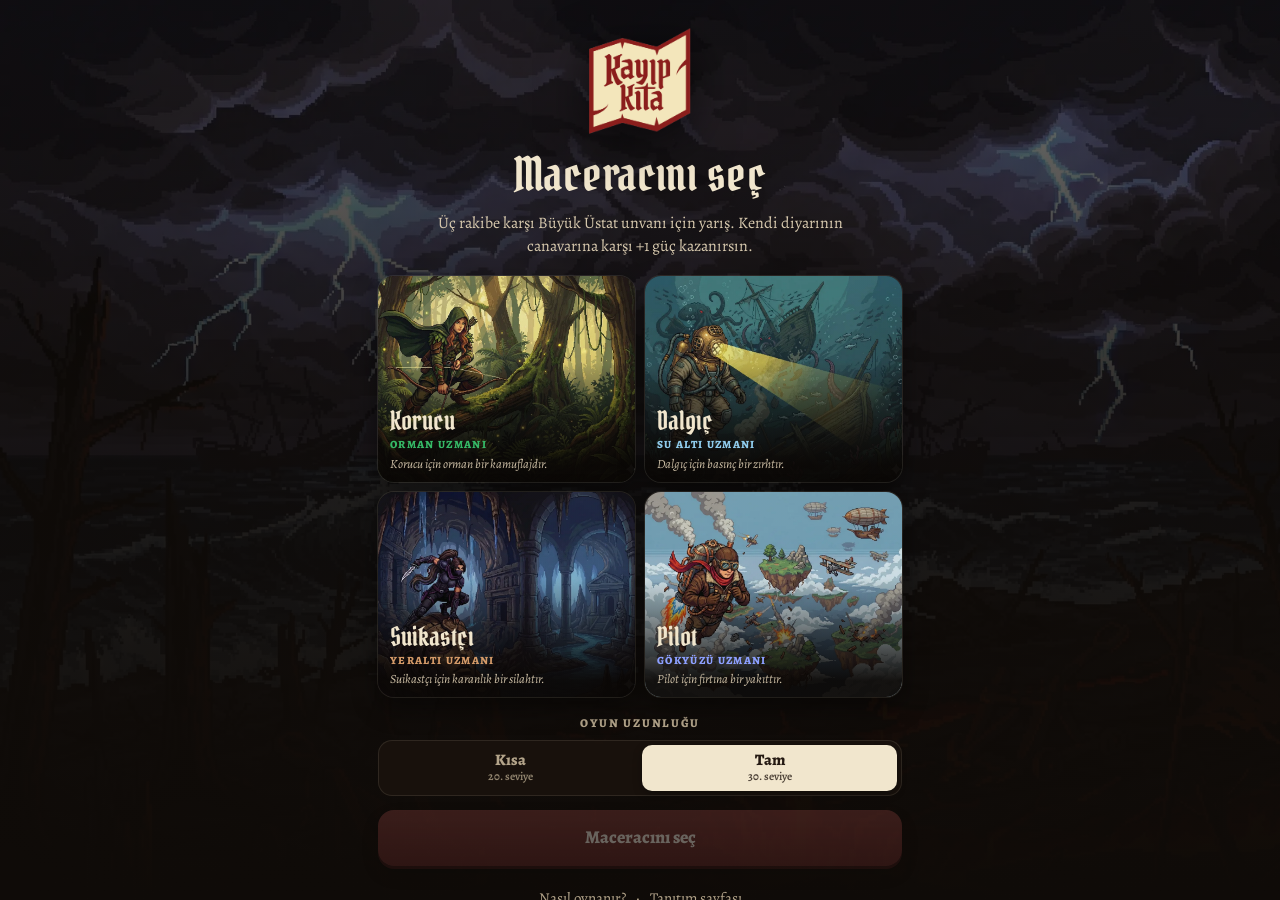
==== oyna/index.html @ 51a222e4 "Siteyi güncelle" ====
<!doctype html>
<html lang="tr">
<head>
  <meta charset="utf-8" />
  <meta name="viewport" content="width=device-width, initial-scale=1, viewport-fit=cover" />
  <title>Kayıp Kıta — Oyna</title>
  <meta name="description" content="Kayıp Kıta'yı tarayıcıda üç rakibe karşı oyna." />
  <meta property="og:title" content="Kayıp Kıta — Tarayıcıda oyna" />
  <meta property="og:description" content="Canavar avı kart oyunu Kayıp Kıta'yı üç rakibe karşı tarayıcıda dene." />
  <meta property="og:image" content="https://muustafakaan-dotcom.github.io/kayip-kita/assets/og.jpg" />
  <meta name="theme-color" content="#0f0b08" />
  <link rel="icon" href="../assets/logo.png" />
  <link rel="preconnect" href="https://fonts.googleapis.com" />
  <link rel="preconnect" href="https://fonts.gstatic.com" crossorigin />
  <link href="https://fonts.googleapis.com/css2?family=Alegreya:ital,wght@0,400;0,500;0,700;0,800;1,400&family=Pirata+One&display=swap" rel="stylesheet" />
  <link rel="stylesheet" href="game.css" />
</head>
<body>
  <svg width="0" height="0" style="position:absolute" aria-hidden="true">
    <defs>
      <symbol id="i-d20" viewBox="0 0 48 48">
        <polygon class="d-face" points="24,2 43,13 43,35 24,46 5,35 5,13" />
        <polygon class="d-inner" points="24,12 37,33 11,33" />
        <path class="d-line" d="M24 2 24 12M43 13 37 33M5 13 11 33M24 46 11 33M24 46 37 33M43 35 37 33M5 35 11 33M43 13 24 12M5 13 24 12" />
      </symbol>
      <symbol id="i-sword" viewBox="0 0 24 24"><path d="M14.5 3H21v6.5L10 20.5 7.5 18 3 22l-1-1 4-4.5L3.5 14Z" /><path d="m13 11 2 2M6 13l5 5" /></symbol>
      <symbol id="i-run" viewBox="0 0 24 24"><path d="M13 4a2 2 0 1 0 4 0 2 2 0 0 0-4 0M7 22l3-6 3 2v5M5 12l3-3 5 1 3 4h4M13 10l-2 5" /></symbol>
      <symbol id="i-menu" viewBox="0 0 24 24"><path d="M4 7h16M4 12h16M4 17h16" /></symbol>
      <symbol id="i-zoom" viewBox="0 0 24 24"><path d="M15 3h6v6M9 21H3v-6M21 3l-7 7M3 21l7-7" /></symbol>
      <symbol id="i-cards" viewBox="0 0 24 24"><rect x="7" y="3" width="12" height="17" rx="2" /><path d="M5 6.5v12A2.5 2.5 0 0 0 7.5 21H15" /></symbol>
      <symbol id="i-skull" viewBox="0 0 24 24"><path d="M12 3C7.6 3 4 6.4 4 10.6c0 2.6 1.4 4.6 3 5.9V20h10v-3.5c1.6-1.3 3-3.3 3-5.9C20 6.4 16.4 3 12 3Z" /><circle cx="9" cy="11" r="1.6" /><circle cx="15" cy="11" r="1.6" /></symbol>
      <symbol id="i-check" viewBox="0 0 24 24"><path d="m5 12 4.5 4.5L19 7" /></symbol>
    </defs>
  </svg>

  <div id="app">
    <!-- ============ START ============ -->
    <section id="start" class="screen start">
      <div class="start-bg" aria-hidden="true"></div>
      <div class="start-in">
        <img class="start-logo" src="../assets/logo.png" alt="Kayıp Kıta" width="132" height="127" />
        <h1>Maceracını seç</h1>
        <p class="lede">Üç rakibe karşı Büyük Üstat unvanı için yarış. Kendi diyarının canavarına karşı +1 güç kazanırsın.</p>
        <div class="heroes" id="pick" role="radiogroup" aria-label="Maceracı"></div>
        <div class="mode">
          <span class="mode-label">Oyun uzunluğu</span>
          <div class="seg" id="target" role="radiogroup">
            <button data-v="20" role="radio" aria-checked="false">Kısa<small>20. seviye</small></button>
            <button data-v="30" role="radio" aria-checked="true" class="on">Tam<small>30. seviye</small></button>
          </div>
        </div>
        <button class="btn btn-primary btn-lg" id="go" disabled>Maceracını seç</button>
        <div class="start-links">
          <button class="linkbtn" id="rulesLink">Nasıl oynanır?</button>
          <span aria-hidden="true">·</span>
          <a class="linkbtn" href="../">Tanıtım sayfası</a>
        </div>
      </div>
    </section>

    <!-- ============ GAME ============ -->
    <section id="game" class="screen game" hidden>
      <div class="arena-bg" id="arenaBg" aria-hidden="true"><i></i><i></i></div>

      <header class="hud">
        <div class="hud-top">
          <button class="hud-btn" id="menuBtn" aria-label="Menü"><svg><use href="#i-menu" /></svg></button>
          <ol class="phase" id="phase" aria-label="Tur aşamaları">
            <li data-p="track">İz sür</li>
            <li data-p="decide">Karar</li>
            <li data-p="duel">Düello</li>
            <li data-p="result">Sonuç</li>
            <li data-p="rest">Dinlen</li>
          </ol>
          <button class="hud-btn hud-speed" id="speedBtn" aria-label="Oyun hızı">1x</button>
        </div>
        <div class="seats" id="seats"></div>
      </header>

      <main class="arena" id="arena">
        <div class="decks" id="decks"></div>
        <div class="stage" id="stage">
          <div class="slot slot-hab" id="slotHab"><span class="slot-ph">Habitat</span></div>
          <div class="slot slot-mon" id="slotMon"><span class="slot-ph">Canavar</span></div>
        </div>
        <div class="duel" id="duel">
          <div class="score score-mon" id="scoreMon">
            <span class="score-lbl">Canavar</span>
            <div class="score-row"><span class="die die-mon" id="dieMon"><svg><use href="#i-d20" /></svg><b></b></span><b class="score-num" id="numMon">–</b></div>
            <em class="score-note" id="noteMon"></em>
          </div>
          <div class="sab-slot" id="sabSlot" aria-label="Sabotaj"></div>
          <div class="score score-adv" id="scoreAdv">
            <div class="played" id="played"></div>
            <span class="score-lbl" id="advLbl">Maceracı</span>
            <div class="score-row"><b class="score-num" id="numAdv">–</b><span class="die die-adv" id="dieAdv"><svg><use href="#i-d20" /></svg><b></b></span></div>
            <em class="score-note" id="noteAdv"></em>
          </div>
        </div>
        <div class="banner" id="banner" hidden></div>
      </main>

      <p class="caption" id="say" aria-live="polite"></p>

      <footer class="dock">
        <div class="dock-row">
          <div class="me" id="me"></div>
          <div class="actions" id="actions"></div>
        </div>
        <div class="hand" id="hand"></div>
      </footer>

      <aside class="log" id="log" aria-label="Oyun günlüğü">
        <h2>Günlük</h2>
        <ol id="logList"></ol>
      </aside>
    </section>
  </div>

  <div class="modal" id="modal" hidden><div class="sheet" id="sheet" role="dialog" aria-modal="true"></div></div>
  <div class="zoom" id="zoom" hidden><img alt="" /><p></p><small>Kapatmak için dokun</small></div>
  <div class="fx" id="fx" aria-hidden="true"></div>

  <script src="../assets/cards.js"></script>
  <script src="game.js"></script>
</body>
</html>
---- oyna/game.css ----
/* ============================================================
   Kayıp Kıta — game UI
   ============================================================ */
:root {
  --night: #0f0b08;
  --night-2: #1a130e;
  --night-3: #261c15;
  --paper: #f1e6cd;
  --paper-2: #e6d6b3;
  --ink: #241912;
  --ink-2: #5a4636;
  --muted: #b3a48a;
  --red: #8f1d1d;
  --red-2: #b0302a;
  --gold: #f0a43a;
  --gold-2: #ffd27a;
  --good: #5fd18a;
  --bad: #ff6b5b;
  --orman: #35b866;
  --su: #8fcbec;
  --yer: #d39a68;
  --gok: #8da0ff;
  --display: 'Pirata One', 'Alegreya', serif;
  --body: 'Alegreya', Georgia, serif;
  --ease: cubic-bezier(0.2, 0.8, 0.2, 1);
  /* Card sizes adapt to the screen height */
  --mon-w: clamp(92px, 16.5vh, 172px);
  --hab-w: calc(var(--mon-w) * 0.8);
  --hand-w: clamp(62px, min(19.5vw, 12.6vh), 116px);
  --deck-w: clamp(26px, 4.4vh, 40px);
}
* { box-sizing: border-box; -webkit-tap-highlight-color: transparent; }
html, body { margin: 0; height: 100%; background: var(--night); color: var(--paper); font: 16px/1.45 var(--body); overflow: hidden; -webkit-font-smoothing: antialiased; touch-action: manipulation; }
button { font: inherit; color: inherit; cursor: pointer; }
button:disabled { cursor: default; }
[hidden] { display: none !important; }
img { display: block; max-width: 100%; -webkit-user-drag: none; user-select: none; -webkit-touch-callout: none; }
svg { width: 1em; height: 1em; fill: none; stroke: currentColor; stroke-width: 2; stroke-linecap: round; stroke-linejoin: round; }
body { background: none; }
#app { height: 100%; position: relative; }
.screen { position: absolute; inset: 0; }

/* ---------- Buttons ---------- */
.btn { position: relative; display: inline-flex; flex-direction: column; align-items: center; justify-content: center; gap: 1px; min-height: 48px; padding: 6px 18px; border: 0; border-radius: 14px; font-weight: 800; font-size: 16px; line-height: 1.1; transition: transform 0.12s, filter 0.15s, opacity 0.2s; }
.btn small { font-weight: 600; font-size: 11.5px; opacity: 0.8; }
.btn:active:not(:disabled) { transform: translateY(1px) scale(0.98); }
.btn:disabled { opacity: 0.38; filter: grayscale(0.5); }
.btn-primary { background: linear-gradient(180deg, #b52f29, var(--red)); color: #fff4e0; box-shadow: 0 3px 0 #4f0f0f, 0 8px 18px rgba(0, 0, 0, 0.35); }
.btn-gold { background: linear-gradient(180deg, var(--gold-2), var(--gold)); color: #2a1a08; box-shadow: 0 3px 0 #8a5a14, 0 8px 18px rgba(0, 0, 0, 0.35); }
.btn-dark { background: linear-gradient(180deg, #3b2e24, #2a2019); color: var(--paper); box-shadow: 0 3px 0 #120d0a, 0 8px 18px rgba(0, 0, 0, 0.3); border: 1px solid rgba(241, 230, 205, 0.12); }
.btn-ghost { background: transparent; color: var(--ink); border: 2px solid var(--ink); }
.btn-lg { min-height: 56px; font-size: 18px; border-radius: 16px; }
.btn .ic { display: flex; align-items: center; gap: 7px; }
.btn svg { font-size: 18px; }
.linkbtn { background: none; border: 0; color: var(--muted); text-decoration: none; font-size: 15px; padding: 8px 4px; }
.linkbtn:hover { color: var(--paper); }

/* ============================================================
   START
   ============================================================ */
.start { overflow-y: auto; }
.start-bg { position: fixed; inset: 0; background: linear-gradient(180deg, rgba(15, 11, 8, 0.55), rgba(15, 11, 8, 0.92) 55%, var(--night)), url('../assets/hero.webp') center top / cover; }
.start-in { position: relative; max-width: 560px; margin: 0 auto; padding: max(22px, env(safe-area-inset-top)) 18px max(22px, env(safe-area-inset-bottom)); display: flex; flex-direction: column; gap: 14px; text-align: center; min-height: 100%; }
.start-logo { width: 116px; height: auto; margin: 2px auto 0; filter: drop-shadow(0 10px 24px rgba(0, 0, 0, 0.6)); }
.start h1 { font: 400 clamp(34px, 9vw, 46px) / 1 var(--display); margin: 2px 0 0; letter-spacing: 0.01em; }
.lede { margin: 0 auto; max-width: 420px; color: #d7c9ae; font-size: 16px; }
.heroes { display: grid; grid-template-columns: 1fr 1fr; gap: 10px; margin-top: 4px; }
.hero { position: relative; padding: 0; border: 0; border-radius: 16px; overflow: hidden; background: var(--night-2); text-align: left; box-shadow: 0 0 0 1px rgba(241, 230, 205, 0.1), 0 10px 26px rgba(0, 0, 0, 0.45); transition: transform 0.2s var(--ease), box-shadow 0.2s; }
.hero img { width: 100%; aspect-ratio: 5 / 4; object-fit: cover; transition: transform 0.5s var(--ease); }
.hero::after { content: ''; position: absolute; inset: 0; background: linear-gradient(0deg, rgba(10, 7, 5, 0.95) 8%, rgba(10, 7, 5, 0.05) 58%); }
.hero-tx { position: absolute; left: 12px; right: 12px; bottom: 10px; z-index: 1; }
.hero-tx b { display: block; font: 400 26px/1 var(--display); }
.hero-tx small { display: block; font-weight: 800; font-size: 11px; letter-spacing: 0.12em; text-transform: uppercase; color: var(--c); margin-top: 3px; }
.hero-tx em { display: block; font-size: 12.5px; color: #cdbfa6; margin-top: 3px; line-height: 1.25; }
.hero .tick { position: absolute; top: 9px; right: 9px; z-index: 1; width: 28px; height: 28px; border-radius: 50%; display: grid; place-items: center; background: var(--gold); color: var(--ink); font-size: 16px; transform: scale(0); transition: transform 0.25s var(--ease); }
.hero .tick svg { stroke-width: 3; }
.hero[aria-checked='true'] { box-shadow: 0 0 0 3px var(--gold), 0 14px 32px rgba(0, 0, 0, 0.55); transform: translateY(-2px); }
.hero[aria-checked='true'] .tick { transform: scale(1); }
.hero[aria-checked='true'] img { transform: scale(1.05); }
.mode { display: flex; flex-direction: column; gap: 7px; margin-top: 4px; }
.mode-label { font-size: 12px; font-weight: 800; letter-spacing: 0.14em; text-transform: uppercase; color: var(--muted); }
.seg { display: flex; padding: 4px; gap: 4px; background: rgba(26, 19, 14, 0.85); border: 1px solid rgba(241, 230, 205, 0.1); border-radius: 14px; }
.seg button { flex: 1; min-height: 46px; border: 0; border-radius: 10px; background: none; font-weight: 800; font-size: 16px; display: flex; flex-direction: column; align-items: center; justify-content: center; line-height: 1.1; color: var(--muted); }
.seg button small { font-weight: 600; font-size: 11.5px; opacity: 0.8; }
.seg button.on { background: var(--paper); color: var(--ink); box-shadow: 0 3px 10px rgba(0, 0, 0, 0.3); }
.start-links { display: flex; justify-content: center; align-items: center; gap: 6px; color: var(--muted); margin-top: auto; }

/* ============================================================
   GAME LAYOUT
   ============================================================ */
.game { display: grid; grid-template-rows: auto minmax(0, 1fr) auto auto; grid-template-columns: minmax(0, 1fr); max-width: 620px; margin: 0 auto; }
.arena-bg { position: fixed; inset: 0; z-index: -1; background: var(--night); }
.arena-bg i { position: absolute; inset: -4%; background: center / cover no-repeat; opacity: 0; transition: opacity 1s ease; filter: saturate(1.05) brightness(0.55) blur(1px); }
.arena-bg i.on { opacity: 1; }
.arena-bg::after { content: ''; position: absolute; inset: 0; background: radial-gradient(ellipse 80% 60% at 50% 42%, rgba(15, 11, 8, 0.15), rgba(15, 11, 8, 0.86) 75%), linear-gradient(180deg, rgba(15, 11, 8, 0.85), transparent 20%, transparent 62%, rgba(15, 11, 8, 0.97) 82%); }

/* ---------- HUD ---------- */
.hud { padding: max(8px, env(safe-area-inset-top)) 10px 4px; display: flex; flex-direction: column; gap: 7px; }
.hud-top { display: flex; align-items: center; gap: 8px; }
.hud-btn { width: 38px; height: 38px; flex: none; display: grid; place-items: center; border-radius: 12px; border: 1px solid rgba(241, 230, 205, 0.12); background: rgba(26, 19, 14, 0.7); backdrop-filter: blur(6px); font-size: 20px; }
.hud-speed { font: 800 13px var(--body); }
.phase { flex: 1; display: flex; justify-content: center; gap: 2px; list-style: none; margin: 0; padding: 0; min-width: 0; }
.phase li { flex: 1; max-width: 76px; text-align: center; font-size: 11px; font-weight: 700; letter-spacing: 0.04em; color: rgba(241, 230, 205, 0.38); padding: 3px 0 5px; position: relative; white-space: nowrap; transition: color 0.3s; }
.phase li::after { content: ''; position: absolute; left: 12%; right: 12%; bottom: 0; height: 3px; border-radius: 2px; background: rgba(241, 230, 205, 0.14); transition: background 0.3s; }
.phase li.done { color: rgba(241, 230, 205, 0.6); }
.phase li.done::after { background: rgba(240, 164, 58, 0.45); }
.phase li.on { color: var(--gold-2); }
.phase li.on::after { background: var(--gold); box-shadow: 0 0 10px var(--gold); }

/* ---------- Seats (opponents) ---------- */
.seats { display: grid; grid-template-columns: repeat(3, minmax(0, 1fr)); gap: 6px; }
.seat { position: relative; display: flex; align-items: center; gap: 7px; padding: 6px 8px 6px 6px; border-radius: 14px; background: rgba(26, 19, 14, 0.78); border: 1px solid rgba(241, 230, 205, 0.08); backdrop-filter: blur(6px); transition: box-shadow 0.3s, border-color 0.3s, transform 0.3s var(--ease); min-width: 0; }
.seat.active { border-color: rgba(240, 164, 58, 0.8); box-shadow: 0 0 0 1px var(--gold), 0 0 22px rgba(240, 164, 58, 0.35); transform: translateY(1px); }
.seat.wounded .ava img { filter: grayscale(0.8) brightness(0.7); }
.seat-tx { min-width: 0; display: flex; flex-direction: column; gap: 1px; }
.seat-tx b { font: 400 17px/1 var(--display); white-space: nowrap; overflow: hidden; text-overflow: ellipsis; }
.seat-sub { display: flex; align-items: center; gap: 5px; font-size: 11.5px; color: var(--muted); white-space: nowrap; }
.seat-sub svg { font-size: 12px; }
.chip { display: inline-flex; align-items: center; gap: 3px; font-size: 10px; font-weight: 800; letter-spacing: 0.04em; padding: 1px 6px; border-radius: 6px; text-transform: uppercase; }
.chip-bad { background: var(--bad); color: #2a0606; }
.chip-dim { background: rgba(241, 230, 205, 0.14); color: var(--paper); }
.chip-gold { background: var(--gold); color: var(--ink); }
.seat .turn-tag { position: absolute; top: -7px; right: 8px; font-size: 9.5px; font-weight: 800; letter-spacing: 0.1em; text-transform: uppercase; background: var(--gold); color: var(--ink); padding: 1px 6px; border-radius: 6px; opacity: 0; transform: translateY(3px); transition: 0.25s var(--ease); }
.seat.active .turn-tag { opacity: 1; transform: none; }

/* Portrait + level ring */
.ava { position: relative; flex: none; width: 46px; height: 46px; }
.ava img { position: absolute; inset: 5px; width: calc(100% - 10px); height: calc(100% - 10px); border-radius: 50%; object-fit: cover; object-position: 50% 30%; }
.ava svg.ring { position: absolute; inset: 0; width: 100%; height: 100%; transform: rotate(-90deg); }
.ring .bg { stroke: rgba(241, 230, 205, 0.14); stroke-width: 3.5; }
.ring .fg { stroke: var(--c); stroke-width: 3.5; transition: stroke-dashoffset 0.9s var(--ease); filter: drop-shadow(0 0 3px var(--c)); }
.ava .lv { position: absolute; right: -5px; bottom: -4px; min-width: 22px; height: 20px; padding: 0 5px; border-radius: 10px; display: grid; place-items: center; background: var(--paper); color: var(--ink); font: 400 15px/1 var(--display); box-shadow: 0 2px 6px rgba(0, 0, 0, 0.5); }
.ava.big { width: 54px; height: 54px; }
.ava.big .lv { min-width: 26px; height: 22px; font-size: 17px; }

/* ---------- Arena ---------- */
.arena { position: relative; display: grid; grid-template-columns: 0 minmax(0, 1fr) 0; grid-template-rows: minmax(0, 1fr) auto; align-items: center; column-gap: 8px; padding: 4px 10px 0; min-height: 0; }
.decks { display: none; position: absolute; left: 12px; top: 8px; z-index: 2; flex-direction: row; gap: 12px; }
.deck { position: relative; width: var(--deck-w); aspect-ratio: 341 / 511; }
.deck i { position: absolute; inset: 0; border-radius: 4px; background: center / cover; box-shadow: 0 2px 4px rgba(0, 0, 0, 0.6); }
.deck i:nth-child(2) { transform: translate(-1.5px, -1.5px); }
.deck i:nth-child(3) { transform: translate(-3px, -3px); }
.deck span { position: absolute; left: 50%; bottom: -7px; transform: translateX(-50%); font-size: 10px; font-weight: 800; background: rgba(15, 11, 8, 0.9); border-radius: 6px; padding: 0 5px; color: var(--muted); }
.stage { grid-row: 1; grid-column: 2; position: relative; height: 100%; min-height: calc(var(--mon-w) * 1.5 + 24px); display: flex; align-items: center; justify-content: center; }
.slot { position: absolute; aspect-ratio: 341 / 511; border-radius: 10px; display: grid; place-items: center; }
.slot-hab { width: var(--hab-w); transform: translateX(calc(var(--mon-w) * -0.52)) rotate(-7deg); }
.slot-mon { width: var(--mon-w); transform: translateX(calc(var(--mon-w) * 0.3)) rotate(3deg); z-index: 1; }
.slot-ph { position: absolute; inset: 0; border-radius: 10px; border: 1.5px dashed rgba(241, 230, 205, 0.18); display: grid; place-items: center; font-size: 10.5px; font-weight: 800; letter-spacing: 0.14em; text-transform: uppercase; color: rgba(241, 230, 205, 0.32); }
.slot .face { position: absolute; inset: 0; width: 100%; height: 100%; border-radius: 9px; box-shadow: 0 14px 30px rgba(0, 0, 0, 0.6), 0 0 0 1px rgba(0, 0, 0, 0.4); cursor: zoom-in; }
.slot .tags { position: absolute; left: 50%; bottom: -13px; transform: translateX(-50%); display: flex; gap: 4px; z-index: 2; white-space: nowrap; }
.tag { font-size: 11px; font-weight: 800; padding: 2px 8px; border-radius: 999px; box-shadow: 0 4px 10px rgba(0, 0, 0, 0.5); }
.tag-el { background: rgba(15, 11, 8, 0.92); color: var(--c); border: 1px solid var(--c); }
.tag-pow { background: var(--paper); color: var(--ink); }
.tag-home { background: var(--gold); color: var(--ink); }
.flip-in { animation: flipIn 0.5s var(--ease) both; }
@keyframes flipIn { 0% { transform: perspective(600px) rotateY(90deg); filter: brightness(2); } 100% { transform: none; filter: none; } }

/* ---------- Duel ---------- */
.duel { grid-row: 2; grid-column: 1 / -1; display: grid; grid-template-columns: minmax(0, 1fr) auto minmax(0, 1fr); align-items: stretch; gap: 8px; margin: 22px 0 6px; opacity: 0.4; transition: opacity 0.3s; }
.duel.on { opacity: 1; }
.score { position: relative; padding: 7px 10px 8px; border-radius: 14px; background: rgba(20, 15, 11, 0.86); border: 1px solid rgba(241, 230, 205, 0.1); backdrop-filter: blur(6px); transition: border-color 0.3s, box-shadow 0.3s, opacity 0.3s; min-width: 0; }
.score-lbl { display: block; font-size: 10.5px; font-weight: 800; letter-spacing: 0.14em; text-transform: uppercase; color: var(--muted); white-space: nowrap; overflow: hidden; text-overflow: ellipsis; }
.score-adv { text-align: right; }
.score-row { display: flex; align-items: center; gap: 8px; }
.score-adv .score-row { justify-content: flex-end; }
.score-num { font: 400 clamp(32px, 5.4vh, 44px) / 1 var(--display); min-width: 1.2em; }
.score-mon .score-num { color: #ffb4a8; }
.score-note { display: block; font-style: normal; font-size: 11.5px; color: #cdbfa6; min-height: 1.3em; white-space: nowrap; overflow: hidden; text-overflow: ellipsis; }
.score.win { border-color: var(--gold); box-shadow: 0 0 0 1px var(--gold), 0 0 26px rgba(240, 164, 58, 0.4); }
.score.lose { opacity: 0.5; }
.die { position: relative; width: 40px; height: 40px; flex: none; display: grid; place-items: center; }
.die svg { position: absolute; inset: 0; width: 100%; height: 100%; stroke-width: 1.2; }
.die .d-face { fill: var(--paper); stroke: #7a6550; }
.die .d-inner { fill: #fff8e8; stroke: #a08a70; }
.die .d-line { stroke: #b49d80; }
.die-mon .d-face { fill: #e7a59b; stroke: #7a2e25; }
.die-mon .d-inner { fill: #f6c6be; stroke: #9a463b; }
.die-mon .d-line { stroke: #b0574b; }
.die b { position: relative; font: 400 17px/1 var(--display); color: var(--ink); margin-top: 3px; }
.die.idle { opacity: 0.35; }
.die.rolling { animation: tumble 0.5s linear infinite; }
.die.landed { animation: land 0.45s var(--ease); }
@keyframes tumble { 0% { transform: rotate(0) scale(1); } 50% { transform: rotate(200deg) scale(0.86) translateY(-3px); } 100% { transform: rotate(360deg) scale(1); } }
@keyframes land { 0% { transform: scale(1.5); } 60% { transform: scale(0.92); } 100% { transform: scale(1); } }
.sab-slot { width: calc(var(--deck-w) * 1.25); aspect-ratio: 341 / 511; align-self: center; border-radius: 6px; border: 1.5px dashed rgba(241, 230, 205, 0.16); position: relative; }
.sab-slot .face, .sab-slot .back { position: absolute; inset: -1.5px; width: calc(100% + 3px); height: calc(100% + 3px); border-radius: 6px; box-shadow: 0 8px 18px rgba(0, 0, 0, 0.6); }
.sab-slot .face { cursor: zoom-in; }
.sab-slot.armed { border-color: transparent; }
.sab-slot.armed .back { animation: menace 1.6s ease-in-out infinite; }
@keyframes menace { 50% { box-shadow: 0 0 0 2px rgba(255, 107, 91, 0.7), 0 0 18px rgba(255, 107, 91, 0.6); } }
.sab-slot .dud { position: absolute; inset: 0; display: grid; place-items: center; font: 400 15px var(--display); color: #fff; background: rgba(15, 11, 8, 0.7); border-radius: 6px; transform: rotate(-12deg); }

.played { position: absolute; left: 8px; top: -34px; display: flex; gap: 3px; z-index: 2; }
.played img { width: clamp(26px, 4.2vh, 48px); transform: rotate(-4deg); border-radius: 5px; box-shadow: 0 8px 16px rgba(0, 0, 0, 0.55); cursor: zoom-in; }
.played img + img { transform: rotate(5deg) translateY(2px); }
.played img.lost { opacity: 0.35; filter: grayscale(1); }

/* ---------- Banner ---------- */
.banner { position: absolute; left: -10px; right: -10px; top: 46%; z-index: 5; transform: translateY(-50%); display: flex; flex-direction: column; align-items: center; gap: 2px; padding: 16px 12px; text-align: center; pointer-events: none; background: linear-gradient(90deg, transparent, rgba(15, 11, 8, 0.96) 14%, rgba(15, 11, 8, 0.96) 86%, transparent); border-top: 1px solid rgba(240, 164, 58, 0.5); border-bottom: 1px solid rgba(240, 164, 58, 0.5); animation: bannerIn 0.35s var(--ease) both; }
.banner.out { animation: bannerOut 0.3s ease-in both; }
.banner .b-t { font: 400 clamp(30px, 8vw, 46px) / 1 var(--display); letter-spacing: 0.02em; }
.banner .b-s { font-size: 14.5px; color: #d7c9ae; max-width: 420px; }
.banner img.b-card { width: 74px; border-radius: 6px; margin-bottom: 6px; box-shadow: 0 8px 20px #000; }
.banner img.b-ava { width: 54px; height: 54px; border-radius: 50%; object-fit: cover; object-position: 50% 30%; border: 2px solid var(--c); margin-bottom: 4px; }
.banner.win .b-t { color: var(--gold-2); text-shadow: 0 0 24px rgba(240, 164, 58, 0.6); }
.banner.lose .b-t { color: var(--bad); }
.banner.neutral .b-t { color: var(--paper); }
@keyframes bannerIn { from { opacity: 0; transform: translateY(-50%) scaleY(0.4); } }
@keyframes bannerOut { to { opacity: 0; transform: translateY(-50%) scaleY(0.6); } }

/* ---------- Caption ---------- */
.caption { margin: 0 12px; min-height: 42px; padding: 7px 12px; border-radius: 12px; background: rgba(20, 15, 11, 0.82); border: 1px solid rgba(241, 230, 205, 0.08); font-size: 14.5px; line-height: 1.35; text-align: center; text-wrap: balance; }
.caption b { color: var(--gold-2); font-weight: 800; }
.caption .bad { color: var(--bad); font-weight: 800; }
.caption .good { color: var(--good); font-weight: 800; }

/* ---------- Dock ---------- */
.dock { padding: 8px 10px max(8px, env(safe-area-inset-bottom)); }
.dock-row { display: flex; align-items: center; gap: 10px; min-height: 56px; }
.me { display: flex; align-items: center; gap: 9px; min-width: 0; flex: none; }
.me-tx { display: flex; flex-direction: column; min-width: 0; }
.me-tx b { font: 400 20px/1 var(--display); }
.me-tx span { font-size: 11.5px; color: var(--muted); display: flex; gap: 5px; align-items: center; flex-wrap: wrap; }
.me.active .ava .fg { stroke-width: 4.5; }
.actions { flex: 1; display: flex; justify-content: flex-end; gap: 8px; min-width: 0; }
.actions .btn { flex: 1; max-width: 170px; padding: 5px 10px; }
.actions .btn small { white-space: nowrap; font-size: 11px; }
.actions .wait { font-size: 13px; color: var(--muted); text-align: right; }

/* Hand */
.hand { position: relative; height: calc(var(--hand-w) * 1.5 + 26px); margin-top: 4px; }
.hand .card { position: absolute; left: 50%; bottom: 12px; width: var(--hand-w); padding: 0; border: 0; background: none; border-radius: 8px; transform-origin: 50% 140%; transform: translateX(calc(-50% + var(--dx))) translateY(var(--dy)) rotate(var(--rot)); transition: transform 0.28s var(--ease), filter 0.2s, opacity 0.2s; z-index: var(--z); }
.hand .card img { width: 100%; border-radius: 8px; box-shadow: 0 8px 18px rgba(0, 0, 0, 0.55), 0 0 0 1px rgba(0, 0, 0, 0.5); }
.hand.picking .card { cursor: pointer; }
.hand.picking .card.sel { transform: translateX(calc(-50% + var(--dx))) translateY(calc(var(--dy) - 26px)) rotate(calc(var(--rot) * 0.4)); z-index: 20; }
.hand.picking .card.sel img { box-shadow: 0 0 0 3px var(--gold), 0 0 22px rgba(240, 164, 58, 0.55), 0 14px 26px rgba(0, 0, 0, 0.6); }
.hand.picking .card.dim { filter: brightness(0.55) saturate(0.6); }
.hand .card .val { position: absolute; left: 50%; top: -11px; transform: translateX(-50%); min-width: 30px; height: 24px; padding: 0 7px; border-radius: 12px; display: grid; place-items: center; background: var(--gold); color: var(--ink); font: 400 17px/1 var(--display); box-shadow: 0 3px 8px rgba(0, 0, 0, 0.6); }
.hand .card .val.zero { background: #4a3c30; color: #d9c9ab; }
.hand .card .zm { position: absolute; top: 4px; left: 4px; width: 24px; height: 24px; border-radius: 50%; display: grid; place-items: center; background: rgba(15, 11, 8, 0.72); color: #fff4e0; font-size: 12px; opacity: 0.85; }
.hand .card.deal { animation: deal 0.45s var(--ease) both; }
@keyframes deal { from { opacity: 0; transform: translateX(calc(-50% + var(--dx) + 120px)) translateY(40px) rotate(20deg); } }
.hand.inactive .card { filter: brightness(0.82); }

/* ---------- Log ---------- */
.log { display: none; }
.log h2 { font: 400 26px var(--display); margin: 0 0 8px; }
.log ol, .sheet .logl { list-style: none; margin: 0; padding: 0; display: flex; flex-direction: column; gap: 6px; }
.log li, .sheet .logl li { font-size: 13.5px; line-height: 1.35; padding: 6px 8px 6px 12px; border-left: 3px solid var(--c, var(--muted)); background: rgba(241, 230, 205, 0.04); border-radius: 0 8px 8px 0; }
.log li b, .sheet .logl li b { color: var(--gold-2); }
.log li.round, .sheet .logl li.round { border: 0; background: none; padding: 8px 0 2px; font-size: 11px; font-weight: 800; letter-spacing: 0.14em; text-transform: uppercase; color: var(--muted); }

/* ---------- Floating numbers / flying cards ---------- */
.fx { position: fixed; inset: 0; pointer-events: none; z-index: 40; }
.fly { position: fixed; border-radius: 8px; box-shadow: 0 18px 36px rgba(0, 0, 0, 0.6); will-change: transform; }
.delta { position: fixed; font: 400 30px/1 var(--display); text-shadow: 0 2px 10px #000, 0 0 2px #000; animation: rise 1.5s var(--ease) forwards; }
.delta.up { color: var(--good); }
.delta.down { color: var(--bad); }
@keyframes rise { 0% { opacity: 0; transform: translate(-50%, 12px) scale(0.7); } 15% { opacity: 1; transform: translate(-50%, 0) scale(1.15); } 30% { transform: translate(-50%, -4px) scale(1); } 100% { opacity: 0; transform: translate(-50%, -46px); } }

/* ============================================================
   MODAL / SHEETS
   ============================================================ */
.modal { position: fixed; inset: 0; z-index: 30; display: flex; align-items: flex-end; justify-content: center; background: rgba(8, 6, 4, 0.66); backdrop-filter: blur(3px); animation: fade 0.2s ease both; }
@keyframes fade { from { opacity: 0; } }
.sheet { position: relative; width: 100%; max-width: 560px; max-height: 90vh; overflow-y: auto; background: radial-gradient(120% 70% at 50% 0%, #f7eedb, var(--paper) 60%, var(--paper-2)); color: var(--ink); border-radius: 22px 22px 0 0; padding: 22px 18px max(18px, env(safe-area-inset-bottom)); box-shadow: 0 -10px 40px rgba(0, 0, 0, 0.5); animation: up 0.3s var(--ease) both; }
.sheet::before { content: ''; position: absolute; top: 8px; left: 50%; width: 40px; height: 4px; margin-left: -20px; border-radius: 2px; background: rgba(36, 25, 18, 0.18); }
@keyframes up { from { transform: translateY(60px); opacity: 0; } }
.sheet h2 { font: 400 32px/1.05 var(--display); margin: 4px 0 6px; }
.sheet h3 { font: 400 22px var(--display); margin: 14px 0 4px; }
.sheet p { margin: 0 0 8px; color: var(--ink-2); }
.sheet .eyebrow { font-size: 11px; font-weight: 800; letter-spacing: 0.16em; text-transform: uppercase; color: var(--red); margin: 0; }
.sheet .row { display: flex; gap: 8px; margin-top: 16px; }
.sheet .row .btn { flex: 1; }
.sheet .ctx { display: flex; align-items: center; gap: 10px; padding: 10px 12px; border-radius: 12px; background: rgba(36, 25, 18, 0.06); margin: 6px 0 2px; font-size: 14.5px; }
.sheet .ctx img { width: 44px; border-radius: 5px; }
.sheet .ctx b { font-weight: 800; }
.sheet .cards { display: flex; gap: 10px; overflow-x: auto; padding: 16px 2px 8px; scroll-snap-type: x mandatory; }
.sheet .cards > button { position: relative; flex: 0 0 112px; padding: 0; border: 0; background: none; border-radius: 9px; scroll-snap-align: start; transition: transform 0.2s var(--ease); }
.sheet .cards > button img { border-radius: 9px; box-shadow: 0 6px 14px rgba(36, 25, 18, 0.3); }
.sheet .cards > button.sel { transform: translateY(-8px); }
.sheet .cards > button.sel img { box-shadow: 0 0 0 3px var(--red), 0 12px 22px rgba(36, 25, 18, 0.35); }
.sheet .cards .zm { position: absolute; top: 4px; left: 4px; width: 24px; height: 24px; border-radius: 50%; display: grid; place-items: center; background: rgba(15, 11, 8, 0.72); color: #fff4e0; font-size: 12px; }
.sheet .cards .tg { position: absolute; left: 6px; right: 6px; bottom: 6px; font-size: 11px; font-weight: 800; border-radius: 6px; padding: 2px 4px; text-align: center; }
.tg.ok { background: #2f8f55; color: #fff; }
.tg.no { background: #d6c39d; color: #6b5440; }
.sheet .detail { min-height: 48px; padding: 10px 12px; border-radius: 12px; background: #fbf5e6; border: 1px solid rgba(36, 25, 18, 0.1); font-size: 15px; }
.sheet .detail b { font-weight: 800; }
.sheet .big { width: min(56vw, 210px); margin: 8px auto 10px; border-radius: 12px; box-shadow: 0 14px 30px rgba(36, 25, 18, 0.35); }
.sheet .rules li { margin-bottom: 6px; color: var(--ink-2); }
.sheet .rules { padding-left: 18px; margin: 4px 0; }
.sheet .menu { display: flex; flex-direction: column; gap: 8px; margin-top: 10px; }
.sheet .menu .btn { width: 100%; }
.sheet .seg { background: rgba(36, 25, 18, 0.08); border: 0; }
.sheet .seg button { color: var(--ink-2); }
.sheet .seg button.on { background: var(--ink); color: var(--paper); }

/* End */
.end { text-align: center; }
.end .crown { font: 400 15px var(--display); letter-spacing: 0.18em; color: var(--red); }
.end .winner { position: relative; width: 128px; height: 128px; margin: 10px auto 6px; }
.end .winner img { width: 100%; height: 100%; border-radius: 50%; object-fit: cover; object-position: 50% 30%; border: 4px solid var(--gold); box-shadow: 0 0 0 6px rgba(240, 164, 58, 0.25), 0 14px 30px rgba(36, 25, 18, 0.35); }
.stand { list-style: none; margin: 14px 0 0; padding: 0; text-align: left; }
.stand li { display: grid; grid-template-columns: 26px 40px 1fr auto; align-items: center; gap: 10px; padding: 9px 4px; border-bottom: 1px dashed rgba(36, 25, 18, 0.18); }
.stand .pos { font: 400 22px var(--display); color: var(--ink-2); text-align: center; }
.stand img { width: 40px; height: 40px; border-radius: 50%; object-fit: cover; object-position: 50% 30%; border: 2px solid var(--c); }
.stand .nm b { display: block; font: 400 19px/1 var(--display); }
.stand .nm small { color: var(--ink-2); font-size: 12.5px; }
.stand .lvl { font: 400 26px var(--display); }

/* ---------- Zoom ---------- */
.zoom { position: fixed; inset: 0; z-index: 50; display: flex; flex-direction: column; align-items: center; justify-content: center; gap: 12px; padding: 20px; background: rgba(6, 4, 3, 0.9); backdrop-filter: blur(4px); animation: fade 0.15s ease both; }
.zoom img { width: min(88vw, 430px); max-height: 74vh; object-fit: contain; border-radius: 16px; box-shadow: 0 24px 70px #000; animation: pop 0.25s var(--ease) both; }
@keyframes pop { from { transform: scale(0.86); opacity: 0; } }
.zoom p { max-width: 400px; text-align: center; margin: 0; font-size: 16px; }
.zoom small { color: #8f8270; }

/* ============================================================
   WIDE SCREENS: arena + always-visible log
   ============================================================ */
@media (min-width: 980px) {
  :root { --mon-w: clamp(110px, 18vh, 200px); --hand-w: clamp(80px, 11.5vh, 124px); --deck-w: 32px; }
  .game { max-width: 1180px; grid-template-columns: minmax(0, 1fr) 300px; grid-template-rows: auto minmax(0, 1fr) auto auto; column-gap: 18px; padding: 0 18px; }
  .hud, .arena, .caption, .dock { grid-column: 1; }
  .log { display: flex; flex-direction: column; grid-column: 2; grid-row: 1 / -1; margin: 14px 0; padding: 16px; border-radius: 18px; background: rgba(20, 15, 11, 0.82); border: 1px solid rgba(241, 230, 205, 0.08); backdrop-filter: blur(8px); min-height: 0; }
  .log ol { overflow-y: auto; flex: 1; padding-right: 4px; }
  .seats { gap: 10px; }
  .arena { padding-top: 10px; }
  .decks { display: flex; }
  .ava { width: 52px; height: 52px; }
  .modal { align-items: center; }
  .sheet { border-radius: 22px; max-width: 520px; }
  .sheet::before { display: none; }
}
@media (max-width: 440px) {
  .seat { gap: 5px; padding: 5px 6px 5px 4px; }
  .seat .ava { width: 40px; height: 40px; }
  .seat .ava .lv { min-width: 19px; height: 17px; font-size: 13px; right: -4px; }
  .seat-tx b { font-size: 15.5px; }
  .seat-sub { font-size: 11px; gap: 3px; }
  .seat-sub .chip { padding: 0 4px; font-size: 9px; }
}
@media (max-height: 700px) {
  :root { --mon-w: clamp(84px, 14vh, 120px); }
  .hud { gap: 5px; }
  .phase li { font-size: 10px; }
  .ava { width: 40px; height: 40px; }
  .seat-tx b { font-size: 15px; }
  .duel { margin-top: 16px; }
  .score-note { font-size: 10.5px; }
}
@media (prefers-reduced-motion: reduce) {
  *, *::before, *::after { animation-duration: 0.01ms !important; transition-duration: 0.01ms !important; }
}

.sheet .logl li { background: rgba(36, 25, 18, 0.05); color: var(--ink); }
.sheet .logl li b { color: var(--red); }
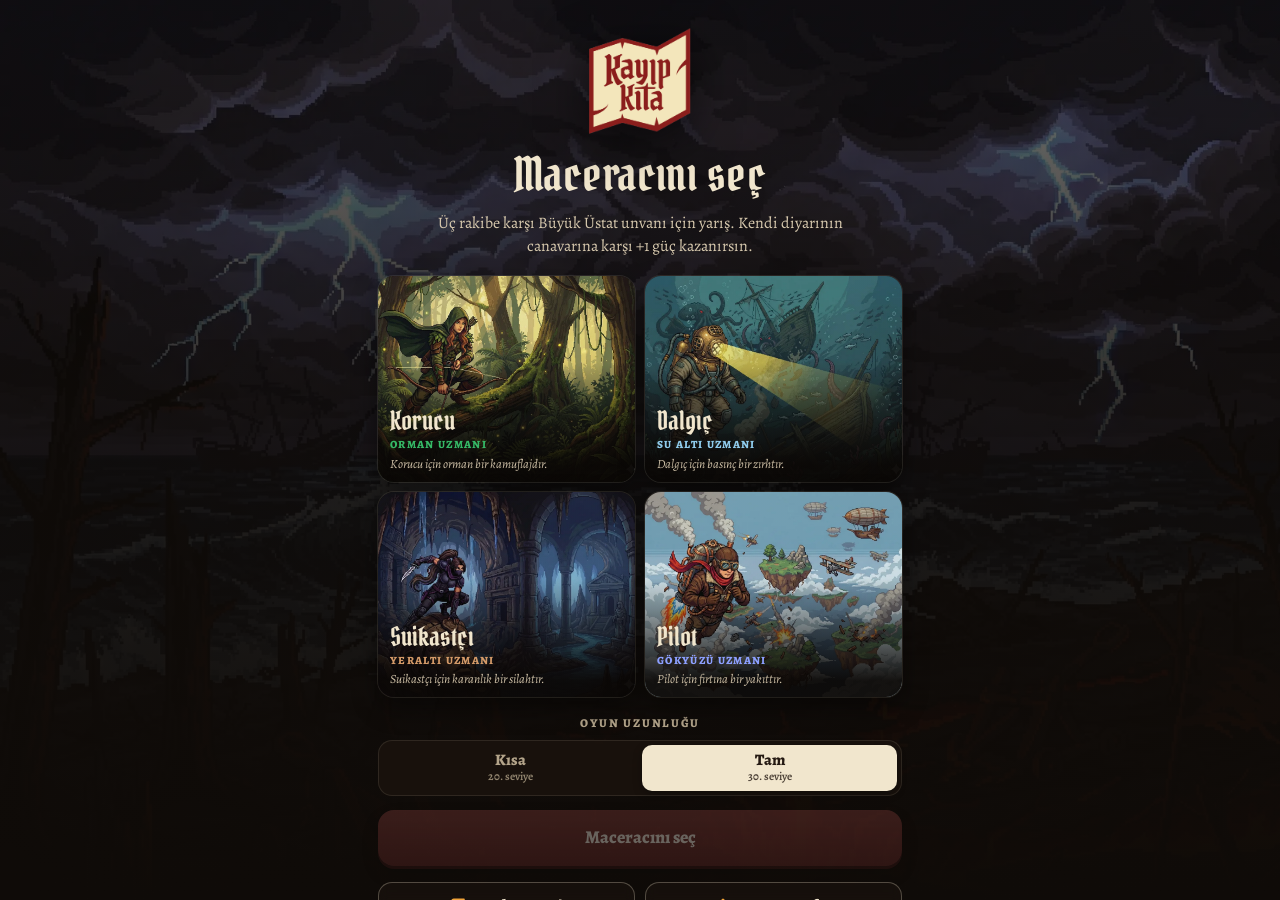
==== commit f20fcc51: "Siteyi güncelle" ====
--- a/oyna/index.html
+++ b/oyna/index.html
@@ -29,6 +29,8 @@
       <symbol id="i-zoom" viewBox="0 0 24 24"><path d="M15 3h6v6M9 21H3v-6M21 3l-7 7M3 21l7-7" /></symbol>
       <symbol id="i-cards" viewBox="0 0 24 24"><rect x="7" y="3" width="12" height="17" rx="2" /><path d="M5 6.5v12A2.5 2.5 0 0 0 7.5 21H15" /></symbol>
       <symbol id="i-skull" viewBox="0 0 24 24"><path d="M12 3C7.6 3 4 6.4 4 10.6c0 2.6 1.4 4.6 3 5.9V20h10v-3.5c1.6-1.3 3-3.3 3-5.9C20 6.4 16.4 3 12 3Z" /><circle cx="9" cy="11" r="1.6" /><circle cx="15" cy="11" r="1.6" /></symbol>
+      <symbol id="i-book" viewBox="0 0 24 24"><path d="M4 5.5A2.5 2.5 0 0 1 6.5 3H20v15H6.5A2.5 2.5 0 0 0 4 20.5v-15ZM4 20.5A2.5 2.5 0 0 0 6.5 23H20v-5" /><path d="M9 8h7M9 12h5" /></symbol>
+      <symbol id="i-home" viewBox="0 0 24 24"><path d="M3 11 12 3l9 8M5 9.5V21h5v-6h4v6h5V9.5" /></symbol>
       <symbol id="i-check" viewBox="0 0 24 24"><path d="m5 12 4.5 4.5L19 7" /></symbol>
     </defs>
   </svg>
@@ -51,9 +53,8 @@
         </div>
         <button class="btn btn-primary btn-lg" id="go" disabled>Maceracını seç</button>
         <div class="start-links">
-          <button class="linkbtn" id="rulesLink">Nasıl oynanır?</button>
-          <span aria-hidden="true">·</span>
-          <a class="linkbtn" href="../">Tanıtım sayfası</a>
+          <button class="btn btn-outline" id="rulesLink"><span class="ic"><svg><use href="#i-book" /></svg>Nasıl oynanır?</span></button>
+          <a class="btn btn-outline" href="../"><span class="ic"><svg><use href="#i-home" /></svg>Tanıtım sayfası</span></a>
         </div>
       </div>
     </section>
--- a/oyna/game.css
+++ b/oyna/game.css
@@ -83,16 +83,25 @@
 .seg button { flex: 1; min-height: 46px; border: 0; border-radius: 10px; background: none; font-weight: 800; font-size: 16px; display: flex; flex-direction: column; align-items: center; justify-content: center; line-height: 1.1; color: var(--muted); }
 .seg button small { font-weight: 600; font-size: 11.5px; opacity: 0.8; }
 .seg button.on { background: var(--paper); color: var(--ink); box-shadow: 0 3px 10px rgba(0, 0, 0, 0.3); }
-.start-links { display: flex; justify-content: center; align-items: center; gap: 6px; color: var(--muted); margin-top: auto; }
+.start-links { display: grid; grid-template-columns: 1fr 1fr; gap: 10px; margin-top: 2px; }
+.btn-outline { background: rgba(26, 19, 14, 0.72); color: var(--paper); border: 1px solid rgba(241, 230, 205, 0.28); backdrop-filter: blur(6px); font-size: 15px; text-decoration: none; transition: border-color 0.2s, background 0.2s, transform 0.12s; }
+.btn-outline:hover { border-color: var(--gold); background: rgba(38, 28, 21, 0.85); }
+.btn-outline svg { color: var(--gold); }
 
 /* ============================================================
    GAME LAYOUT
    ============================================================ */
 .game { display: grid; grid-template-rows: auto minmax(0, 1fr) auto auto; grid-template-columns: minmax(0, 1fr); max-width: 620px; margin: 0 auto; }
-.arena-bg { position: fixed; inset: 0; z-index: -1; background: var(--night); }
-.arena-bg i { position: absolute; inset: -4%; background: center / cover no-repeat; opacity: 0; transition: opacity 1s ease; filter: saturate(1.05) brightness(0.55) blur(1px); }
+/* Background: soft coloured light per realm + film grain (no artwork, easier on the eyes) */
+.arena-bg { position: fixed; inset: 0; z-index: -1; background: radial-gradient(ellipse 70% 45% at 50% 32%, rgba(240, 164, 58, 0.1), transparent 70%), var(--night); }
+.arena-bg i { position: absolute; inset: 0; opacity: 0; transition: opacity 1.2s ease; }
 .arena-bg i.on { opacity: 1; }
-.arena-bg::after { content: ''; position: absolute; inset: 0; background: radial-gradient(ellipse 80% 60% at 50% 42%, rgba(15, 11, 8, 0.15), rgba(15, 11, 8, 0.86) 75%), linear-gradient(180deg, rgba(15, 11, 8, 0.85), transparent 20%, transparent 62%, rgba(15, 11, 8, 0.97) 82%); }
+.arena-bg i[data-el='orman'] { background: radial-gradient(ellipse 75% 48% at 50% 30%, rgba(70, 190, 105, 0.3), transparent 72%), radial-gradient(ellipse 60% 40% at 12% 85%, rgba(150, 200, 80, 0.12), transparent 70%), #0c120d; }
+.arena-bg i[data-el='su'] { background: radial-gradient(ellipse 75% 48% at 50% 28%, rgba(80, 180, 230, 0.3), transparent 72%), radial-gradient(ellipse 60% 40% at 88% 85%, rgba(40, 110, 170, 0.18), transparent 70%), #0a1016; }
+.arena-bg i[data-el='yer'] { background: radial-gradient(ellipse 75% 48% at 50% 34%, rgba(235, 110, 45, 0.28), transparent 72%), radial-gradient(ellipse 60% 40% at 50% 100%, rgba(200, 60, 30, 0.2), transparent 70%), #130c09; }
+.arena-bg i[data-el='gok'] { background: radial-gradient(ellipse 75% 48% at 50% 28%, rgba(130, 140, 255, 0.3), transparent 72%), radial-gradient(ellipse 60% 40% at 15% 15%, rgba(180, 120, 255, 0.14), transparent 70%), #0d0d17; }
+.arena-bg::before { content: ''; position: absolute; inset: 0; z-index: 1; background: url("data:image/svg+xml,%3Csvg xmlns='http://www.w3.org/2000/svg' width='220' height='220'%3E%3Cfilter id='n'%3E%3CfeTurbulence type='fractalNoise' baseFrequency='.85' numOctaves='3' stitchTiles='stitch'/%3E%3CfeColorMatrix values='0 0 0 0 1 0 0 0 0 1 0 0 0 0 1 0 0 0 .55 0'/%3E%3C/filter%3E%3Crect width='100%25' height='100%25' filter='url(%23n)'/%3E%3C/svg%3E"); opacity: 0.09; mix-blend-mode: overlay; pointer-events: none; }
+.arena-bg::after { content: ''; position: absolute; inset: 0; z-index: 2; background: radial-gradient(ellipse 95% 75% at 50% 40%, transparent 55%, rgba(8, 6, 4, 0.6)), linear-gradient(180deg, transparent 62%, rgba(15, 11, 8, 0.85) 85%); }
 
 /* ---------- HUD ---------- */
 .hud { padding: max(8px, env(safe-area-inset-top)) 10px 4px; display: flex; flex-direction: column; gap: 7px; }
